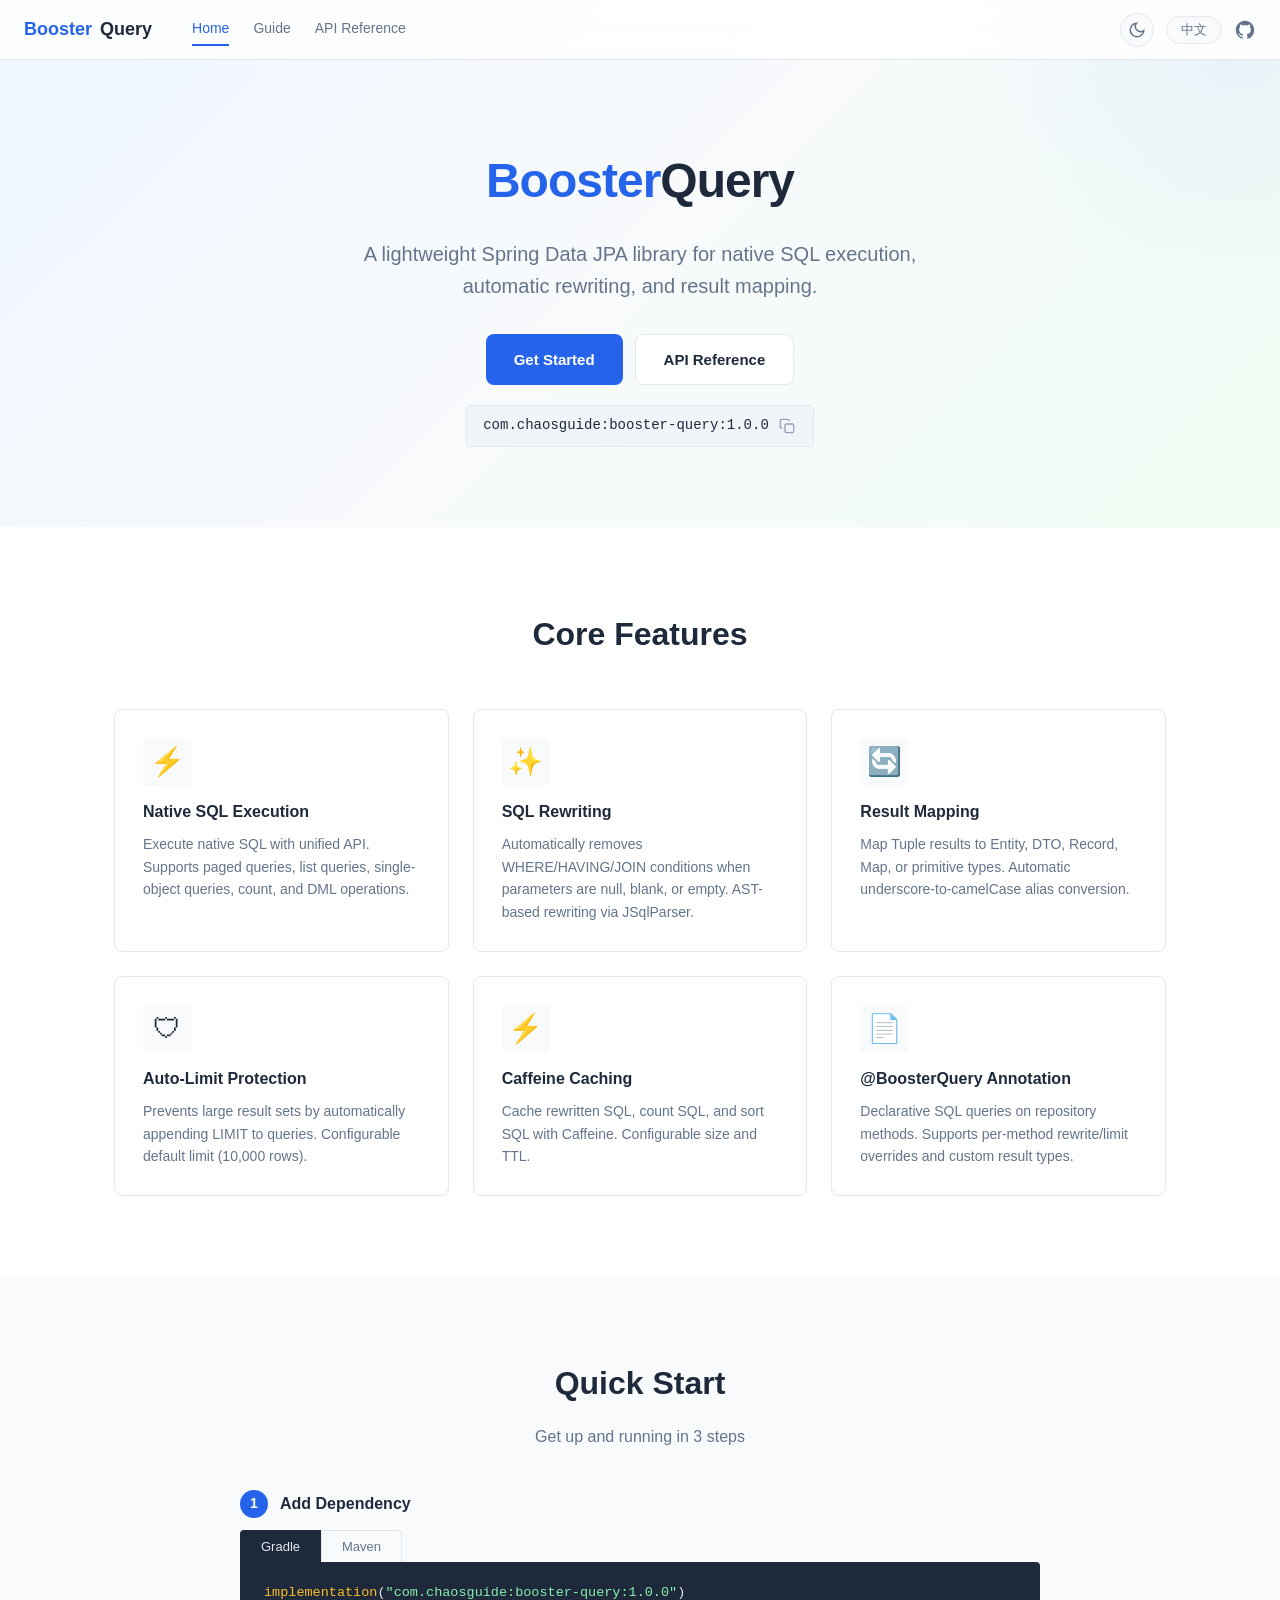
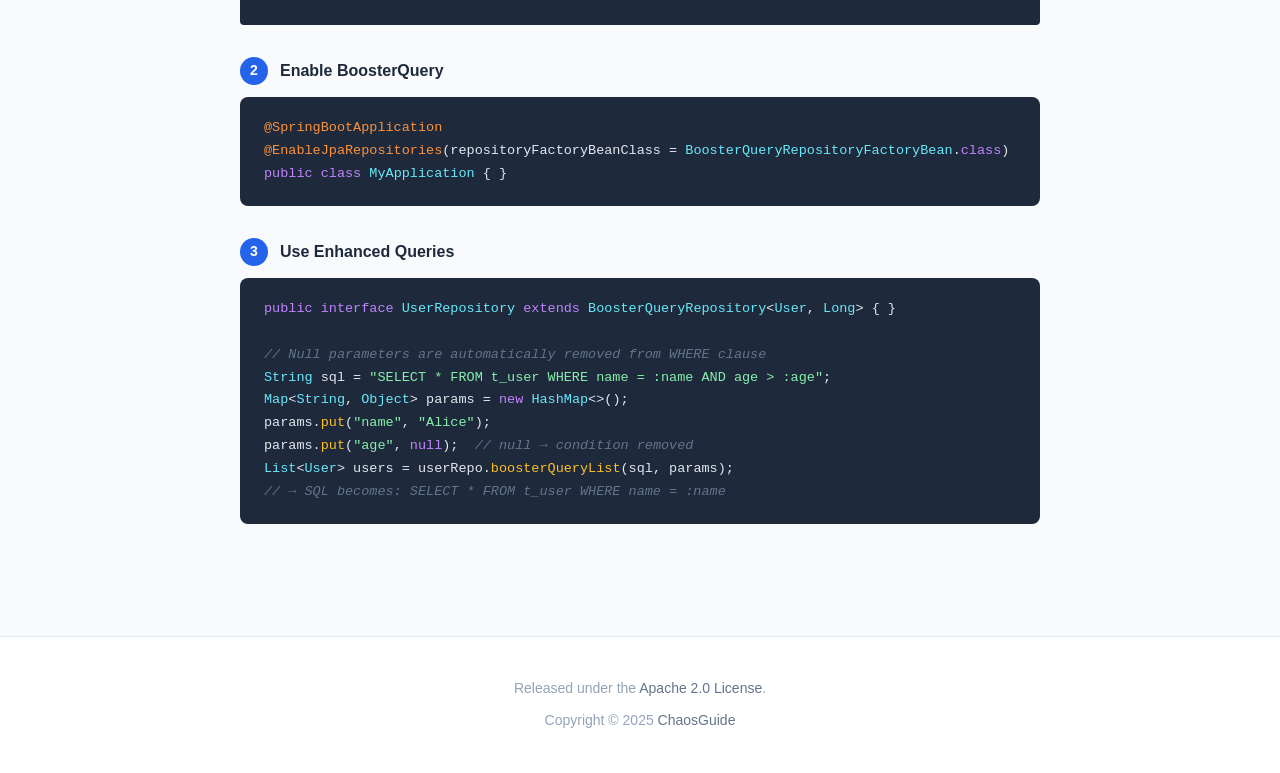
==== docs/index.html @ 0aef9a68 "feat: BoosterQuery v1.0.0 — Spring Data JPA native SQL enhancement library Co-Authored-By: Claude Op" ====
<!DOCTYPE html>
<html lang="en" data-lang="en">
<head>
  <meta charset="UTF-8">
  <meta name="viewport" content="width=device-width, initial-scale=1.0">
  <title>BoosterQuery — Spring Data JPA Native SQL Enhancement</title>
  <meta name="description" content="A lightweight Spring Data JPA library for native SQL execution, automatic SQL rewriting, and result mapping.">
  <link rel="stylesheet" href="css/style.css">
</head>
<body>

<!-- Top Navigation -->
<nav class="top-nav">
  <button class="menu-toggle" aria-label="Toggle menu">
    <svg viewBox="0 0 24 24" fill="none" stroke="currentColor" stroke-width="2"><line x1="3" y1="6" x2="21" y2="6"/><line x1="3" y1="12" x2="21" y2="12"/><line x1="3" y1="18" x2="21" y2="18"/></svg>
  </button>
  <a class="nav-brand" href="index.html"><span>Booster</span>Query</a>
  <div class="nav-links">
    <a href="index.html" class="active">
      <span class="en">Home</span><span class="zh">首页</span>
    </a>
    <a href="guide.html">
      <span class="en">Guide</span><span class="zh">指南</span>
    </a>
    <a href="api.html">
      <span class="en">API Reference</span><span class="zh">API 参考</span>
    </a>
  </div>
  <div class="nav-right">
    <button class="theme-toggle" aria-label="Toggle theme">
      <svg class="icon-moon" viewBox="0 0 24 24" fill="none" stroke="currentColor" stroke-width="2"><path d="M21 12.79A9 9 0 1111.21 3a7 7 0 009.79 9.79z"/></svg>
      <svg class="icon-sun" viewBox="0 0 24 24" fill="none" stroke="currentColor" stroke-width="2"><circle cx="12" cy="12" r="5"/><line x1="12" y1="1" x2="12" y2="3"/><line x1="12" y1="21" x2="12" y2="23"/><line x1="4.22" y1="4.22" x2="5.64" y2="5.64"/><line x1="18.36" y1="18.36" x2="19.78" y2="19.78"/><line x1="1" y1="12" x2="3" y2="12"/><line x1="21" y1="12" x2="23" y2="12"/><line x1="4.22" y1="19.78" x2="5.64" y2="18.36"/><line x1="18.36" y1="5.64" x2="19.78" y2="4.22"/></svg>
    </button>
    <button class="lang-toggle">中文</button>
    <a class="github-link" href="https://github.com/axis-iam/BoosterQuery" target="_blank" rel="noopener" aria-label="GitHub">
      <svg viewBox="0 0 24 24" fill="currentColor"><path d="M12 2C6.477 2 2 6.484 2 12.017c0 4.425 2.865 8.18 6.839 9.504.5.092.682-.217.682-.483 0-.237-.008-.868-.013-1.703-2.782.605-3.369-1.343-3.369-1.343-.454-1.158-1.11-1.466-1.11-1.466-.908-.62.069-.608.069-.608 1.003.07 1.531 1.032 1.531 1.032.892 1.53 2.341 1.088 2.91.832.092-.647.35-1.088.636-1.338-2.22-.253-4.555-1.113-4.555-4.951 0-1.093.39-1.988 1.029-2.688-.103-.253-.446-1.272.098-2.65 0 0 .84-.27 2.75 1.026A9.564 9.564 0 0112 6.844c.85.004 1.705.115 2.504.337 1.909-1.296 2.747-1.027 2.747-1.027.546 1.379.202 2.398.1 2.651.64.7 1.028 1.595 1.028 2.688 0 3.848-2.339 4.695-4.566 4.943.359.309.678.92.678 1.855 0 1.338-.012 2.419-.012 2.747 0 .268.18.58.688.482A10.019 10.019 0 0022 12.017C22 6.484 17.522 2 12 2z"/></svg>
    </a>
  </div>
</nav>

<!-- Hero Section -->
<section class="hero">
  <h1><span class="accent">Booster</span>Query</h1>
  <p class="tagline">
    <span class="en">A lightweight Spring Data JPA library for native SQL execution, automatic rewriting, and result mapping.</span>
    <span class="zh">轻量级 Spring Data JPA 原生 SQL 增强库，提供智能改写与自动结果映射。</span>
  </p>
  <div class="hero-actions">
    <a class="btn btn-primary" href="guide.html">
      <span class="en">Get Started</span><span class="zh">快速开始</span>
    </a>
    <a class="btn btn-outline" href="api.html">
      <span class="en">API Reference</span><span class="zh">API 参考</span>
    </a>
  </div>
  <div class="maven-coord">
    <span>com.chaosguide:booster-query:1.0.0</span>
    <button class="copy-btn" data-copy="com.chaosguide:booster-query:1.0.0" aria-label="Copy">
      <svg viewBox="0 0 24 24" fill="none" stroke="currentColor" stroke-width="2"><rect x="9" y="9" width="13" height="13" rx="2"/><path d="M5 15H4a2 2 0 01-2-2V4a2 2 0 012-2h9a2 2 0 012 2v1"/></svg>
    </button>
  </div>
</section>

<!-- Features -->
<section class="features">
  <h2>
    <span class="en">Core Features</span><span class="zh">核心特性</span>
  </h2>
  <div class="feature-grid">
    <div class="feature-card">
      <div class="feature-icon">&#9889;</div>
      <h3>Native SQL Execution</h3>
      <p>
        <span class="en">Execute native SQL with unified API. Supports paged queries, list queries, single-object queries, count, and DML operations.</span>
        <span class="zh">统一 API 执行原生 SQL，支持分页查询、列表查询、单条查询、计数和 DML 操作。</span>
      </p>
    </div>
    <div class="feature-card">
      <div class="feature-icon">&#10024;</div>
      <h3>SQL Rewriting</h3>
      <p>
        <span class="en">Automatically removes WHERE/HAVING/JOIN conditions when parameters are null, blank, or empty. AST-based rewriting via JSqlParser.</span>
        <span class="zh">参数为 null、空白或空集合时自动移除 WHERE/HAVING/JOIN 条件，基于 JSqlParser AST 改写。</span>
      </p>
    </div>
    <div class="feature-card">
      <div class="feature-icon">&#128260;</div>
      <h3>Result Mapping</h3>
      <p>
        <span class="en">Map Tuple results to Entity, DTO, Record, Map, or primitive types. Automatic underscore-to-camelCase alias conversion.</span>
        <span class="zh">将 Tuple 结果映射为 Entity、DTO、Record、Map 或基础类型，自动下划线转驼峰。</span>
      </p>
    </div>
    <div class="feature-card">
      <div class="feature-icon">&#128737;</div>
      <h3>Auto-Limit Protection</h3>
      <p>
        <span class="en">Prevents large result sets by automatically appending LIMIT to queries. Configurable default limit (10,000 rows).</span>
        <span class="zh">自动为查询追加 LIMIT 防止大结果集，默认限制 10,000 行，可配置。</span>
      </p>
    </div>
    <div class="feature-card">
      <div class="feature-icon">&#9889;</div>
      <h3>Caffeine Caching</h3>
      <p>
        <span class="en">Cache rewritten SQL, count SQL, and sort SQL with Caffeine. Configurable size and TTL.</span>
        <span class="zh">使用 Caffeine 缓存改写后的 SQL、计数 SQL 和排序 SQL，可配置大小和过期时间。</span>
      </p>
    </div>
    <div class="feature-card">
      <div class="feature-icon">&#128196;</div>
      <h3>@BoosterQuery Annotation</h3>
      <p>
        <span class="en">Declarative SQL queries on repository methods. Supports per-method rewrite/limit overrides and custom result types.</span>
        <span class="zh">在 Repository 方法上声明式定义 SQL 查询，支持逐方法覆盖改写/限制配置和自定义返回类型。</span>
      </p>
    </div>
  </div>
</section>
<!-- Quick Start -->
<section class="quickstart">
  <div class="quickstart-inner">
    <h2>
      <span class="en">Quick Start</span><span class="zh">快速开始</span>
    </h2>
    <p class="subtitle">
      <span class="en">Get up and running in 3 steps</span>
      <span class="zh">3 步快速上手</span>
    </p>

    <!-- Step 1 -->
    <div class="step">
      <div class="step-header">
        <span class="step-num">1</span>
        <h3><span class="en">Add Dependency</span><span class="zh">添加依赖</span></h3>
      </div>
      <div class="tab-group">
        <button class="tab-btn active" data-tab="gradle">Gradle</button>
        <button class="tab-btn" data-tab="maven">Maven</button>
      </div>
      <div class="tab-content active" data-tab="gradle">
<pre><span class="fn">implementation</span>(<span class="str">"com.chaosguide:booster-query:1.0.0"</span>)</pre>
      </div>
      <div class="tab-content" data-tab="maven">
<pre><span class="kw">&lt;dependency&gt;</span>
    <span class="kw">&lt;groupId&gt;</span><span class="str">com.chaosguide</span><span class="kw">&lt;/groupId&gt;</span>
    <span class="kw">&lt;artifactId&gt;</span><span class="str">booster-query</span><span class="kw">&lt;/artifactId&gt;</span>
    <span class="kw">&lt;version&gt;</span><span class="str">1.0.0</span><span class="kw">&lt;/version&gt;</span>
<span class="kw">&lt;/dependency&gt;</span></pre>
      </div>
    </div>

    <!-- Step 2 -->
    <div class="step">
      <div class="step-header">
        <span class="step-num">2</span>
        <h3><span class="en">Enable BoosterQuery</span><span class="zh">启用 BoosterQuery</span></h3>
      </div>
<pre><span class="an">@SpringBootApplication</span>
<span class="an">@EnableJpaRepositories</span>(repositoryFactoryBeanClass = <span class="ty">BoosterQueryRepositoryFactoryBean</span>.<span class="kw">class</span>)
<span class="kw">public class</span> <span class="ty">MyApplication</span> { }</pre>
    </div>

    <!-- Step 3 -->
    <div class="step">
      <div class="step-header">
        <span class="step-num">3</span>
        <h3><span class="en">Use Enhanced Queries</span><span class="zh">使用增强查询</span></h3>
      </div>
<pre><span class="kw">public interface</span> <span class="ty">UserRepository</span> <span class="kw">extends</span> <span class="ty">BoosterQueryRepository</span>&lt;<span class="ty">User</span>, <span class="ty">Long</span>&gt; { }

<span class="cm">// Null parameters are automatically removed from WHERE clause</span>
<span class="ty">String</span> sql = <span class="str">"SELECT * FROM t_user WHERE name = :name AND age > :age"</span>;
<span class="ty">Map</span>&lt;<span class="ty">String</span>, <span class="ty">Object</span>&gt; params = <span class="kw">new</span> <span class="ty">HashMap</span>&lt;&gt;();
params.<span class="fn">put</span>(<span class="str">"name"</span>, <span class="str">"Alice"</span>);
params.<span class="fn">put</span>(<span class="str">"age"</span>, <span class="kw">null</span>);  <span class="cm">// null → condition removed</span>
<span class="ty">List</span>&lt;<span class="ty">User</span>&gt; users = userRepo.<span class="fn">boosterQueryList</span>(sql, params);
<span class="cm">// → SQL becomes: SELECT * FROM t_user WHERE name = :name</span></pre>
    </div>
  </div>
</section>

<!-- Footer -->
<footer class="footer">
  <p>Released under the <a href="https://opensource.org/licenses/Apache-2.0">Apache 2.0 License</a>.</p>
  <p style="margin-top:8px">Copyright &copy; 2025 <a href="https://github.com/chaosguide">ChaosGuide</a></p>
</footer>

<script src="js/main.js"></script>
</body>
</html>
---- docs/css/style.css ----
/* ===== CSS Variables / Theme ===== */
:root {
  --c-brand: #2563eb;
  --c-brand-light: #3b82f6;
  --c-brand-dark: #1d4ed8;
  --c-bg: #ffffff;
  --c-bg-soft: #f8fafc;
  --c-bg-code: #f1f5f9;
  --c-text: #1e293b;
  --c-text-light: #64748b;
  --c-text-lighter: #94a3b8;
  --c-border: #e2e8f0;
  --c-border-light: #f1f5f9;
  --c-tip: #10b981;
  --c-warning: #f59e0b;
  --c-danger: #ef4444;
  --sidebar-w: 260px;
  --nav-h: 60px;
  --font-mono: 'SFMono-Regular', Consolas, 'Liberation Mono', Menlo, monospace;
  --font-sans: -apple-system, BlinkMacSystemFont, 'Segoe UI', Roboto, Oxygen, Ubuntu, sans-serif;
  --shadow-sm: 0 1px 2px rgba(0,0,0,.05);
  --shadow-md: 0 4px 6px -1px rgba(0,0,0,.07), 0 2px 4px -2px rgba(0,0,0,.05);
  --shadow-lg: 0 10px 15px -3px rgba(0,0,0,.08), 0 4px 6px -4px rgba(0,0,0,.04);
  --radius: 8px;
  --radius-sm: 4px;
}

/* ===== Dark Theme ===== */
[data-theme="dark"] {
  --c-brand: #60a5fa;
  --c-brand-light: #93bbfd;
  --c-brand-dark: #3b82f6;
  --c-bg: #0f172a;
  --c-bg-soft: #1e293b;
  --c-bg-code: #1e293b;
  --c-text: #e2e8f0;
  --c-text-light: #94a3b8;
  --c-text-lighter: #64748b;
  --c-border: #334155;
  --c-border-light: #1e293b;
  --shadow-sm: 0 1px 2px rgba(0,0,0,.3);
  --shadow-md: 0 4px 6px -1px rgba(0,0,0,.4), 0 2px 4px -2px rgba(0,0,0,.3);
  --shadow-lg: 0 10px 15px -3px rgba(0,0,0,.5), 0 4px 6px -4px rgba(0,0,0,.4);
}
[data-theme="dark"] .top-nav { background: rgba(15,23,42,.85); }
[data-theme="dark"] .hero { background: linear-gradient(135deg, #0f172a 0%, #1e293b 50%, #0f172a 100%); }
[data-theme="dark"] .hero::before { background: radial-gradient(circle, rgba(96,165,250,.08) 0%, transparent 70%); }
[data-theme="dark"] pre { background: #0d1117; color: #e2e8f0; }
[data-theme="dark"] .tab-btn.active { background: #0d1117; color: #e2e8f0; border-color: #0d1117; }
[data-theme="dark"] .tab-content pre { background: #0d1117; }
[data-theme="dark"] :not(pre) > code { background: #1e293b; color: #93bbfd; }
[data-theme="dark"] .doc-content .tip { background: rgba(16,185,129,.1); }
[data-theme="dark"] .doc-content .warning { background: rgba(245,158,11,.1); }
[data-theme="dark"] .badge-mod { background: rgba(254,243,199,.15); color: #fbbf24; }
[data-theme="dark"] .badge-tx { background: rgba(219,234,254,.15); color: #93bbfd; }
[data-theme="dark"] .sidebar-overlay { background: rgba(0,0,0,.6); }

/* ===== Theme Toggle Button ===== */
.theme-toggle {
  background: var(--c-bg-soft); border: 1px solid var(--c-border); border-radius: 50%;
  width: 34px; height: 34px; display: flex; align-items: center; justify-content: center;
  cursor: pointer; color: var(--c-text-light); transition: all .2s; padding: 0;
}
.theme-toggle:hover { border-color: var(--c-brand); color: var(--c-brand); }
.theme-toggle svg { width: 18px; height: 18px; }
.theme-toggle .icon-moon { display: block; }
.theme-toggle .icon-sun { display: none; }
[data-theme="dark"] .theme-toggle .icon-moon { display: none; }
[data-theme="dark"] .theme-toggle .icon-sun { display: block; }

/* ===== Reset ===== */
*, *::before, *::after { box-sizing: border-box; margin: 0; padding: 0; }
html { scroll-behavior: smooth; -webkit-text-size-adjust: 100%; }
body {
  font-family: var(--font-sans);
  color: var(--c-text);
  background: var(--c-bg);
  line-height: 1.7;
  font-size: 15px;
  -webkit-font-smoothing: antialiased;
}
a { color: var(--c-brand); text-decoration: none; transition: color .2s; }
a:hover { color: var(--c-brand-dark); }
img { max-width: 100%; }
/* ===== Top Navigation ===== */
.top-nav {
  position: fixed; top: 0; left: 0; right: 0; z-index: 100;
  height: var(--nav-h); background: rgba(255,255,255,.85);
  backdrop-filter: blur(12px); border-bottom: 1px solid var(--c-border);
  display: flex; align-items: center; padding: 0 24px;
}
.nav-brand { font-weight: 700; font-size: 18px; color: var(--c-text); display: flex; align-items: center; gap: 8px; }
.nav-brand span { color: var(--c-brand); }
.nav-links { display: flex; gap: 24px; margin-left: 40px; }
.nav-links a { color: var(--c-text-light); font-size: 14px; font-weight: 500; padding: 4px 0; border-bottom: 2px solid transparent; transition: all .2s; }
.nav-links a:hover, .nav-links a.active { color: var(--c-brand); border-bottom-color: var(--c-brand); }
.nav-right { margin-left: auto; display: flex; align-items: center; gap: 12px; }
.lang-toggle {
  background: var(--c-bg-soft); border: 1px solid var(--c-border); border-radius: 20px;
  padding: 4px 14px; font-size: 13px; cursor: pointer; color: var(--c-text-light);
  font-weight: 500; transition: all .2s;
}
.lang-toggle:hover { border-color: var(--c-brand); color: var(--c-brand); }
.github-link { display: flex; align-items: center; color: var(--c-text-light); }
.github-link:hover { color: var(--c-text); }
.github-link svg { width: 22px; height: 22px; }
.menu-toggle { display: none; background: none; border: none; cursor: pointer; padding: 4px; color: var(--c-text); }
.menu-toggle svg { width: 24px; height: 24px; }

/* ===== Hero Section ===== */
.hero {
  padding: calc(var(--nav-h) + 80px) 24px 80px;
  text-align: center; background: linear-gradient(135deg, #eff6ff 0%, #f8fafc 50%, #f0fdf4 100%);
  position: relative; overflow: hidden;
}
.hero::before {
  content: ''; position: absolute; top: -50%; right: -20%; width: 600px; height: 600px;
  background: radial-gradient(circle, rgba(37,99,235,.06) 0%, transparent 70%); pointer-events: none;
}
.hero h1 { font-size: 48px; font-weight: 800; letter-spacing: -1px; margin-bottom: 16px; }
.hero h1 .accent { color: var(--c-brand); }
.hero .tagline { font-size: 20px; color: var(--c-text-light); max-width: 600px; margin: 0 auto 32px; line-height: 1.6; }
.hero-actions { display: flex; gap: 12px; justify-content: center; flex-wrap: wrap; }
.btn {
  display: inline-flex; align-items: center; gap: 8px; padding: 12px 28px;
  border-radius: var(--radius); font-size: 15px; font-weight: 600; transition: all .2s; border: none; cursor: pointer;
}
.btn-primary { background: var(--c-brand); color: #fff; }
.btn-primary:hover { background: var(--c-brand-dark); color: #fff; transform: translateY(-1px); box-shadow: var(--shadow-md); }
.btn-outline { background: var(--c-bg); color: var(--c-text); border: 1px solid var(--c-border); }
.btn-outline:hover { border-color: var(--c-brand); color: var(--c-brand); }
/* ===== Maven Coordinate Copy ===== */
.maven-coord {
  display: inline-flex; align-items: center; gap: 8px; background: var(--c-bg-code);
  border: 1px solid var(--c-border); border-radius: var(--radius-sm); padding: 8px 16px;
  font-family: var(--font-mono); font-size: 14px; margin-top: 20px; color: var(--c-text);
}
.copy-btn {
  background: none; border: none; cursor: pointer; color: var(--c-text-lighter); padding: 2px;
  transition: color .2s; display: flex; align-items: center;
}
.copy-btn:hover { color: var(--c-brand); }
.copy-btn svg { width: 16px; height: 16px; }
.copy-btn.copied { color: var(--c-tip); }

/* ===== Feature Cards ===== */
.features { padding: 80px 24px; max-width: 1100px; margin: 0 auto; }
.features h2 { text-align: center; font-size: 32px; font-weight: 700; margin-bottom: 48px; }
.feature-grid { display: grid; grid-template-columns: repeat(3, 1fr); gap: 24px; }
.feature-card {
  padding: 28px; border: 1px solid var(--c-border); border-radius: var(--radius);
  transition: all .3s; background: var(--c-bg);
}
.feature-card:hover { border-color: var(--c-brand-light); box-shadow: var(--shadow-md); transform: translateY(-2px); }
.feature-icon { font-size: 28px; margin-bottom: 12px; width: 48px; height: 48px; display: flex; align-items: center; justify-content: center; background: var(--c-bg-soft); border-radius: var(--radius-sm); }
.feature-card h3 { font-size: 16px; font-weight: 600; margin-bottom: 8px; }
.feature-card p { font-size: 14px; color: var(--c-text-light); line-height: 1.6; }

/* ===== Quick Start Section ===== */
.quickstart { padding: 80px 24px; background: var(--c-bg-soft); }
.quickstart-inner { max-width: 800px; margin: 0 auto; }
.quickstart h2 { font-size: 32px; font-weight: 700; margin-bottom: 12px; text-align: center; }
.quickstart .subtitle { text-align: center; color: var(--c-text-light); margin-bottom: 40px; font-size: 16px; }
.step { margin-bottom: 32px; }
.step-header { display: flex; align-items: center; gap: 12px; margin-bottom: 12px; }
.step-num {
  width: 28px; height: 28px; border-radius: 50%; background: var(--c-brand); color: #fff;
  display: flex; align-items: center; justify-content: center; font-size: 14px; font-weight: 700; flex-shrink: 0;
}
.step-header h3 { font-size: 16px; font-weight: 600; }
/* ===== Code Blocks ===== */
pre {
  background: #1e293b; color: #e2e8f0; border-radius: var(--radius);
  padding: 20px 24px; overflow-x: auto; font-family: var(--font-mono);
  font-size: 13.5px; line-height: 1.7; position: relative;
}
pre .copy-code {
  position: absolute; top: 8px; right: 8px; background: rgba(255,255,255,.1);
  border: none; border-radius: var(--radius-sm); padding: 4px 10px;
  color: #94a3b8; font-size: 12px; cursor: pointer; transition: all .2s; opacity: 0;
}
pre:hover .copy-code { opacity: 1; }
pre .copy-code:hover { background: rgba(255,255,255,.2); color: #e2e8f0; }
pre .copy-code.copied { color: var(--c-tip); }
code { font-family: var(--font-mono); font-size: 0.9em; }
:not(pre) > code {
  background: var(--c-bg-code); padding: 2px 6px; border-radius: 3px;
  color: var(--c-brand-dark); font-size: 13px;
}
/* Syntax highlighting classes */
.kw { color: #c084fc; }       /* keyword: public, class, return */
.ty { color: #67e8f9; }       /* type: String, List, Page */
.str { color: #86efac; }      /* string literal */
.cm { color: #64748b; font-style: italic; }  /* comment */
.fn { color: #fbbf24; }       /* function/method name */
.an { color: #fb923c; }       /* annotation */
.num { color: #f472b6; }      /* number */
.op { color: #94a3b8; }       /* operator */
.param { color: #7dd3fc; }    /* parameter name */

/* ===== Sidebar Layout (guide/api) ===== */
.doc-layout { display: flex; padding-top: var(--nav-h); min-height: 100vh; }
.sidebar {
  width: var(--sidebar-w); position: fixed; top: var(--nav-h); bottom: 0; left: 0;
  overflow-y: auto; padding: 24px 16px; border-right: 1px solid var(--c-border);
  background: var(--c-bg); z-index: 50;
}
.sidebar-group { margin-bottom: 20px; }
.sidebar-group h4 {
  font-size: 12px; font-weight: 700; text-transform: uppercase; letter-spacing: .5px;
  color: var(--c-text-lighter); padding: 4px 12px; margin-bottom: 4px;
}
.sidebar-group a {
  display: block; padding: 6px 12px; font-size: 14px; color: var(--c-text-light);
  border-radius: var(--radius-sm); transition: all .15s; border-left: 2px solid transparent;
}
.sidebar-group a:hover { color: var(--c-brand); background: var(--c-bg-soft); }
.sidebar-group a.active { color: var(--c-brand); background: rgba(37,99,235,.06); border-left-color: var(--c-brand); font-weight: 500; }
.doc-content { margin-left: var(--sidebar-w); flex: 1; padding: 40px 48px; max-width: 860px; }
/* ===== Doc Content Typography ===== */
.doc-content h1 { font-size: 32px; font-weight: 700; margin-bottom: 8px; padding-bottom: 12px; border-bottom: 1px solid var(--c-border); }
.doc-content h2 { font-size: 24px; font-weight: 700; margin-top: 48px; margin-bottom: 16px; padding-top: 24px; border-top: 1px solid var(--c-border-light); }
.doc-content h2:first-of-type { border-top: none; margin-top: 24px; padding-top: 0; }
.doc-content h3 { font-size: 18px; font-weight: 600; margin-top: 32px; margin-bottom: 12px; }
.doc-content p { margin-bottom: 16px; }
.doc-content ul, .doc-content ol { margin-bottom: 16px; padding-left: 24px; }
.doc-content li { margin-bottom: 6px; }
.doc-content pre { margin-bottom: 20px; }
.doc-content table { width: 100%; border-collapse: collapse; margin-bottom: 20px; font-size: 14px; }
.doc-content th { background: var(--c-bg-soft); font-weight: 600; text-align: left; padding: 10px 14px; border: 1px solid var(--c-border); }
.doc-content td { padding: 10px 14px; border: 1px solid var(--c-border); }
.doc-content .tip, .doc-content .warning {
  padding: 16px 20px; border-radius: var(--radius); margin-bottom: 20px;
  font-size: 14px; border-left: 4px solid;
}
.doc-content .tip { background: #f0fdf4; border-left-color: var(--c-tip); }
.doc-content .warning { background: #fffbeb; border-left-color: var(--c-warning); }
.doc-content .tip strong, .doc-content .warning strong { display: block; margin-bottom: 4px; }

/* ===== API Reference Specifics ===== */
.api-method {
  margin-bottom: 24px; padding: 20px; border: 1px solid var(--c-border);
  border-radius: var(--radius); background: var(--c-bg);
}
.api-method:hover { border-color: var(--c-brand-light); }
.method-sig { font-family: var(--font-mono); font-size: 13.5px; color: var(--c-text); margin-bottom: 8px; line-height: 1.6; }
.method-desc { font-size: 14px; color: var(--c-text-light); }
.method-params { margin-top: 8px; font-size: 13px; }
.method-params dt { font-family: var(--font-mono); color: var(--c-brand-dark); font-weight: 500; }
.method-params dd { color: var(--c-text-light); margin-bottom: 4px; margin-left: 16px; }
.badge {
  display: inline-block; font-size: 11px; font-weight: 600; padding: 2px 8px;
  border-radius: 10px; margin-left: 8px; vertical-align: middle;
}
.badge-mod { background: #fef3c7; color: #92400e; }
.badge-tx { background: #dbeafe; color: #1e40af; }

/* ===== Footer ===== */
.footer {
  padding: 40px 24px; text-align: center; border-top: 1px solid var(--c-border);
  color: var(--c-text-lighter); font-size: 14px;
}
.footer a { color: var(--c-text-light); }
.footer a:hover { color: var(--c-brand); }
/* ===== Bilingual Toggle ===== */
[data-lang="zh"] .en, [data-lang="en"] .zh { display: none; }

/* ===== Responsive ===== */
@media (max-width: 960px) {
  .feature-grid { grid-template-columns: repeat(2, 1fr); }
  .doc-content { margin-left: 0; padding: 24px 20px; }
  .sidebar {
    transform: translateX(-100%); transition: transform .3s ease;
    box-shadow: none; width: 280px;
  }
  .sidebar.open { transform: translateX(0); box-shadow: var(--shadow-lg); }
  .sidebar-overlay {
    display: none; position: fixed; inset: 0; background: rgba(0,0,0,.3);
    z-index: 40; top: var(--nav-h);
  }
  .sidebar.open ~ .sidebar-overlay { display: block; }
  .menu-toggle { display: flex; }
  .nav-links { display: none; }
}
@media (max-width: 640px) {
  .hero h1 { font-size: 32px; }
  .hero .tagline { font-size: 16px; }
  .feature-grid { grid-template-columns: 1fr; }
  .hero-actions { flex-direction: column; align-items: center; }
  .top-nav { padding: 0 16px; }
}

/* ===== Scrollbar ===== */
.sidebar::-webkit-scrollbar { width: 4px; }
.sidebar::-webkit-scrollbar-thumb { background: var(--c-border); border-radius: 2px; }

/* ===== Tab Switcher (for code examples) ===== */
.tab-group { display: flex; gap: 0; margin-bottom: 0; }
.tab-btn {
  padding: 8px 20px; font-size: 13px; font-weight: 500; cursor: pointer;
  background: var(--c-bg-soft); border: 1px solid var(--c-border); border-bottom: none;
  color: var(--c-text-light); transition: all .2s;
}
.tab-btn:first-child { border-radius: var(--radius-sm) 0 0 0; }
.tab-btn:last-child { border-radius: 0 var(--radius-sm) 0 0; }
.tab-btn.active { background: #1e293b; color: #e2e8f0; border-color: #1e293b; }
.tab-content { display: none; }
.tab-content.active { display: block; }
.tab-content pre { border-radius: 0 var(--radius-sm) var(--radius-sm) var(--radius-sm); margin-top: 0; }
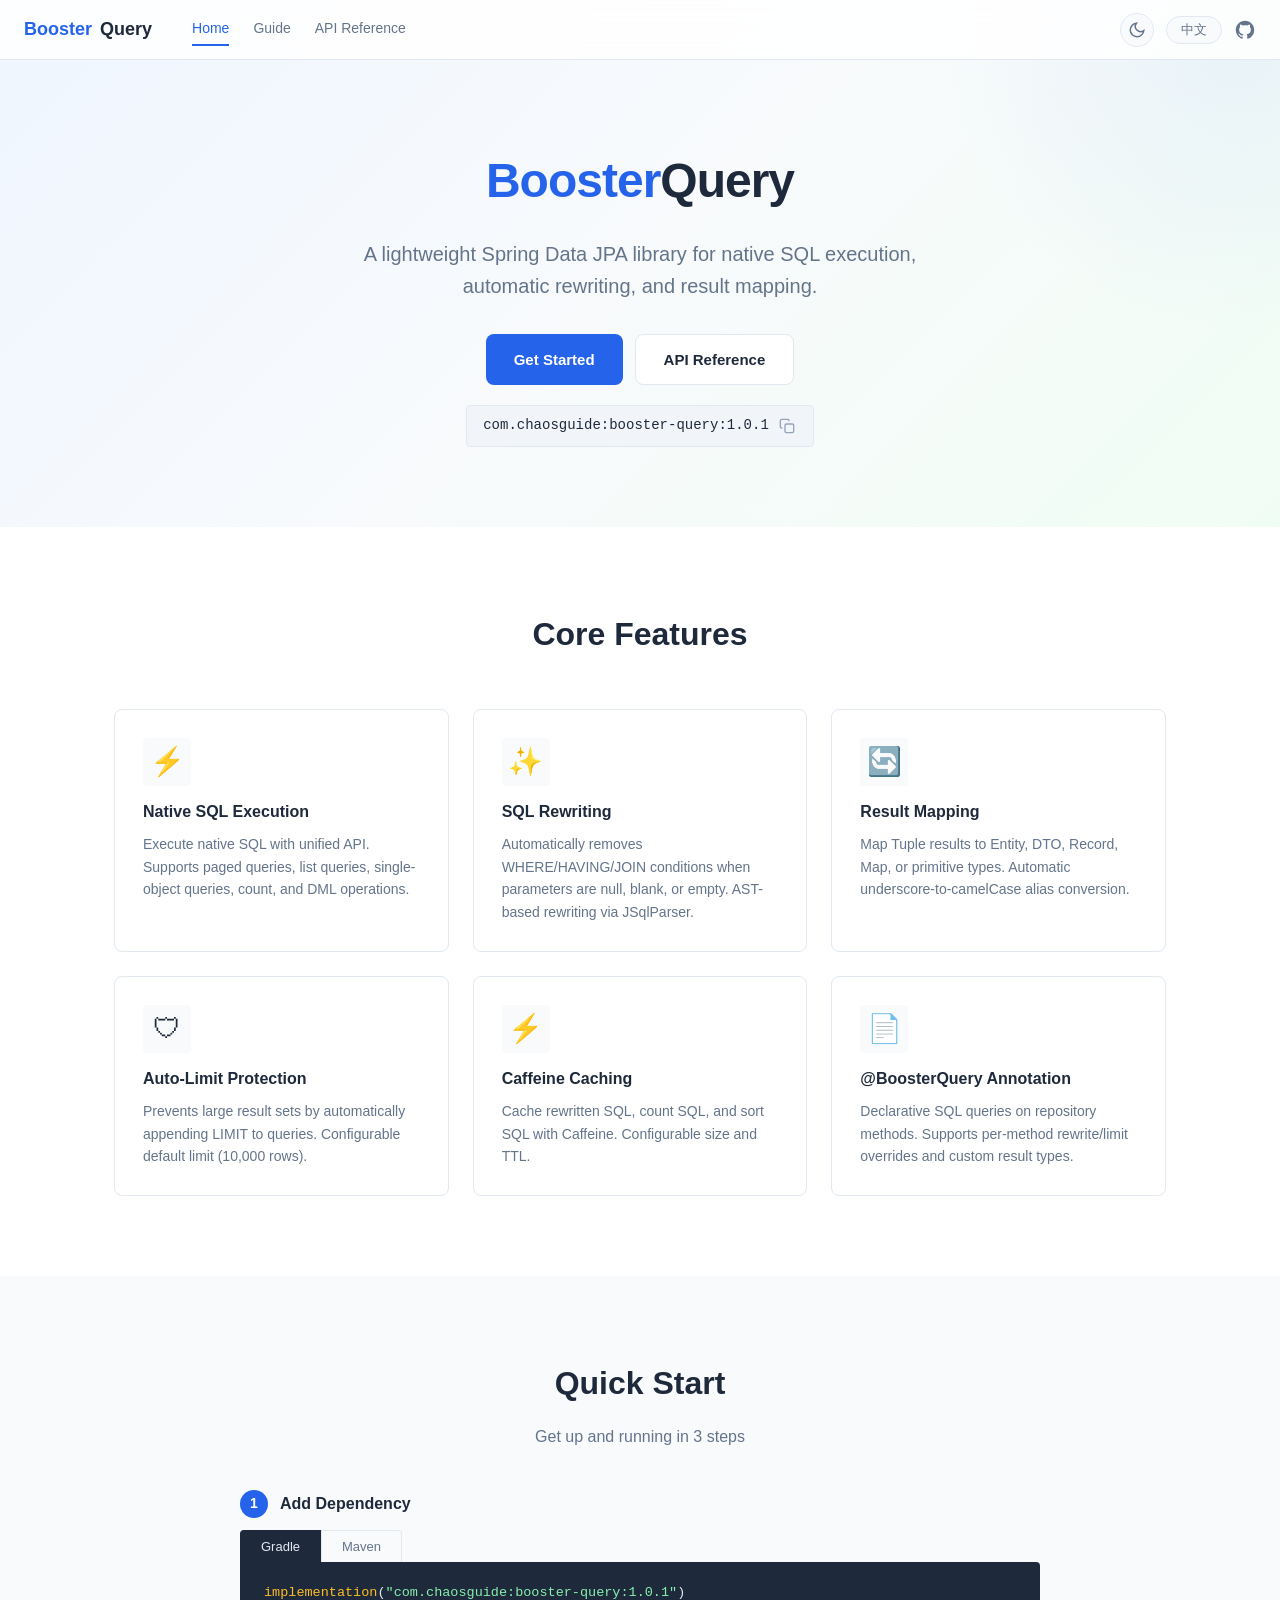
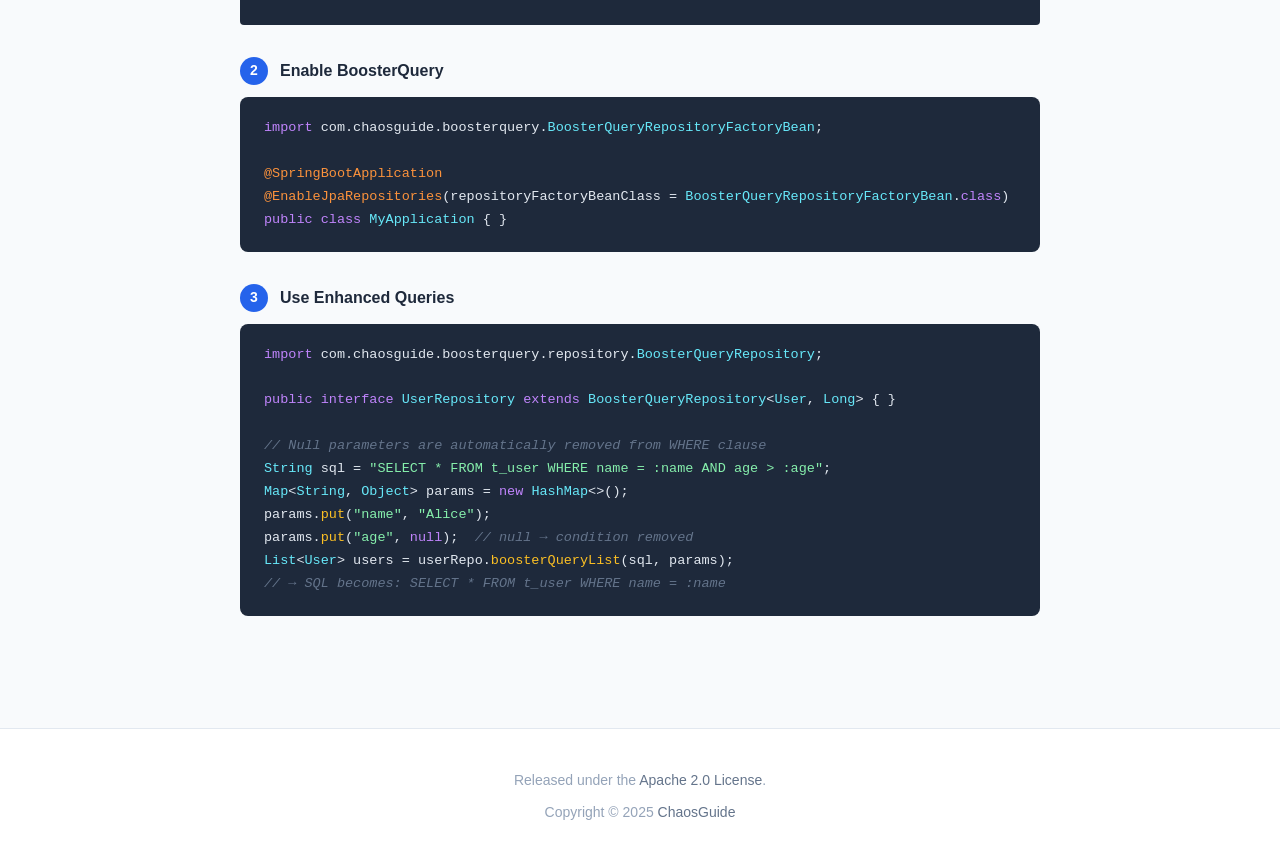
==== commit 6d616fba: "Initial release: BoosterQuery 1.0.1" ====
--- a/docs/index.html
+++ b/docs/index.html
@@ -32,7 +32,7 @@
       <svg class="icon-sun" viewBox="0 0 24 24" fill="none" stroke="currentColor" stroke-width="2"><circle cx="12" cy="12" r="5"/><line x1="12" y1="1" x2="12" y2="3"/><line x1="12" y1="21" x2="12" y2="23"/><line x1="4.22" y1="4.22" x2="5.64" y2="5.64"/><line x1="18.36" y1="18.36" x2="19.78" y2="19.78"/><line x1="1" y1="12" x2="3" y2="12"/><line x1="21" y1="12" x2="23" y2="12"/><line x1="4.22" y1="19.78" x2="5.64" y2="18.36"/><line x1="18.36" y1="5.64" x2="19.78" y2="4.22"/></svg>
     </button>
     <button class="lang-toggle">中文</button>
-    <a class="github-link" href="https://github.com/axis-iam/BoosterQuery" target="_blank" rel="noopener" aria-label="GitHub">
+    <a class="github-link" href="https://github.com/axis-iam/booster-query" target="_blank" rel="noopener" aria-label="GitHub">
       <svg viewBox="0 0 24 24" fill="currentColor"><path d="M12 2C6.477 2 2 6.484 2 12.017c0 4.425 2.865 8.18 6.839 9.504.5.092.682-.217.682-.483 0-.237-.008-.868-.013-1.703-2.782.605-3.369-1.343-3.369-1.343-.454-1.158-1.11-1.466-1.11-1.466-.908-.62.069-.608.069-.608 1.003.07 1.531 1.032 1.531 1.032.892 1.53 2.341 1.088 2.91.832.092-.647.35-1.088.636-1.338-2.22-.253-4.555-1.113-4.555-4.951 0-1.093.39-1.988 1.029-2.688-.103-.253-.446-1.272.098-2.65 0 0 .84-.27 2.75 1.026A9.564 9.564 0 0112 6.844c.85.004 1.705.115 2.504.337 1.909-1.296 2.747-1.027 2.747-1.027.546 1.379.202 2.398.1 2.651.64.7 1.028 1.595 1.028 2.688 0 3.848-2.339 4.695-4.566 4.943.359.309.678.92.678 1.855 0 1.338-.012 2.419-.012 2.747 0 .268.18.58.688.482A10.019 10.019 0 0022 12.017C22 6.484 17.522 2 12 2z"/></svg>
     </a>
   </div>
@@ -54,8 +54,8 @@
     </a>
   </div>
   <div class="maven-coord">
-    <span>com.chaosguide:booster-query:1.0.0</span>
-    <button class="copy-btn" data-copy="com.chaosguide:booster-query:1.0.0" aria-label="Copy">
+    <span>com.chaosguide:booster-query:1.0.1</span>
+    <button class="copy-btn" data-copy="com.chaosguide:booster-query:1.0.1" aria-label="Copy">
       <svg viewBox="0 0 24 24" fill="none" stroke="currentColor" stroke-width="2"><rect x="9" y="9" width="13" height="13" rx="2"/><path d="M5 15H4a2 2 0 01-2-2V4a2 2 0 012-2h9a2 2 0 012 2v1"/></svg>
     </button>
   </div>
@@ -139,13 +139,13 @@
         <button class="tab-btn" data-tab="maven">Maven</button>
       </div>
       <div class="tab-content active" data-tab="gradle">
-<pre><span class="fn">implementation</span>(<span class="str">"com.chaosguide:booster-query:1.0.0"</span>)</pre>
+<pre><span class="fn">implementation</span>(<span class="str">"com.chaosguide:booster-query:1.0.1"</span>)</pre>
       </div>
       <div class="tab-content" data-tab="maven">
 <pre><span class="kw">&lt;dependency&gt;</span>
     <span class="kw">&lt;groupId&gt;</span><span class="str">com.chaosguide</span><span class="kw">&lt;/groupId&gt;</span>
     <span class="kw">&lt;artifactId&gt;</span><span class="str">booster-query</span><span class="kw">&lt;/artifactId&gt;</span>
-    <span class="kw">&lt;version&gt;</span><span class="str">1.0.0</span><span class="kw">&lt;/version&gt;</span>
+    <span class="kw">&lt;version&gt;</span><span class="str">1.0.1</span><span class="kw">&lt;/version&gt;</span>
 <span class="kw">&lt;/dependency&gt;</span></pre>
       </div>
     </div>
@@ -156,7 +156,9 @@
         <span class="step-num">2</span>
         <h3><span class="en">Enable BoosterQuery</span><span class="zh">启用 BoosterQuery</span></h3>
       </div>
-<pre><span class="an">@SpringBootApplication</span>
+<pre><span class="kw">import</span> com.chaosguide.boosterquery.<span class="ty">BoosterQueryRepositoryFactoryBean</span>;
+
+<span class="an">@SpringBootApplication</span>
 <span class="an">@EnableJpaRepositories</span>(repositoryFactoryBeanClass = <span class="ty">BoosterQueryRepositoryFactoryBean</span>.<span class="kw">class</span>)
 <span class="kw">public class</span> <span class="ty">MyApplication</span> { }</pre>
     </div>
@@ -167,7 +169,9 @@
         <span class="step-num">3</span>
         <h3><span class="en">Use Enhanced Queries</span><span class="zh">使用增强查询</span></h3>
       </div>
-<pre><span class="kw">public interface</span> <span class="ty">UserRepository</span> <span class="kw">extends</span> <span class="ty">BoosterQueryRepository</span>&lt;<span class="ty">User</span>, <span class="ty">Long</span>&gt; { }
+<pre><span class="kw">import</span> com.chaosguide.boosterquery.repository.<span class="ty">BoosterQueryRepository</span>;
+
+<span class="kw">public interface</span> <span class="ty">UserRepository</span> <span class="kw">extends</span> <span class="ty">BoosterQueryRepository</span>&lt;<span class="ty">User</span>, <span class="ty">Long</span>&gt; { }
 
 <span class="cm">// Null parameters are automatically removed from WHERE clause</span>
 <span class="ty">String</span> sql = <span class="str">"SELECT * FROM t_user WHERE name = :name AND age > :age"</span>;
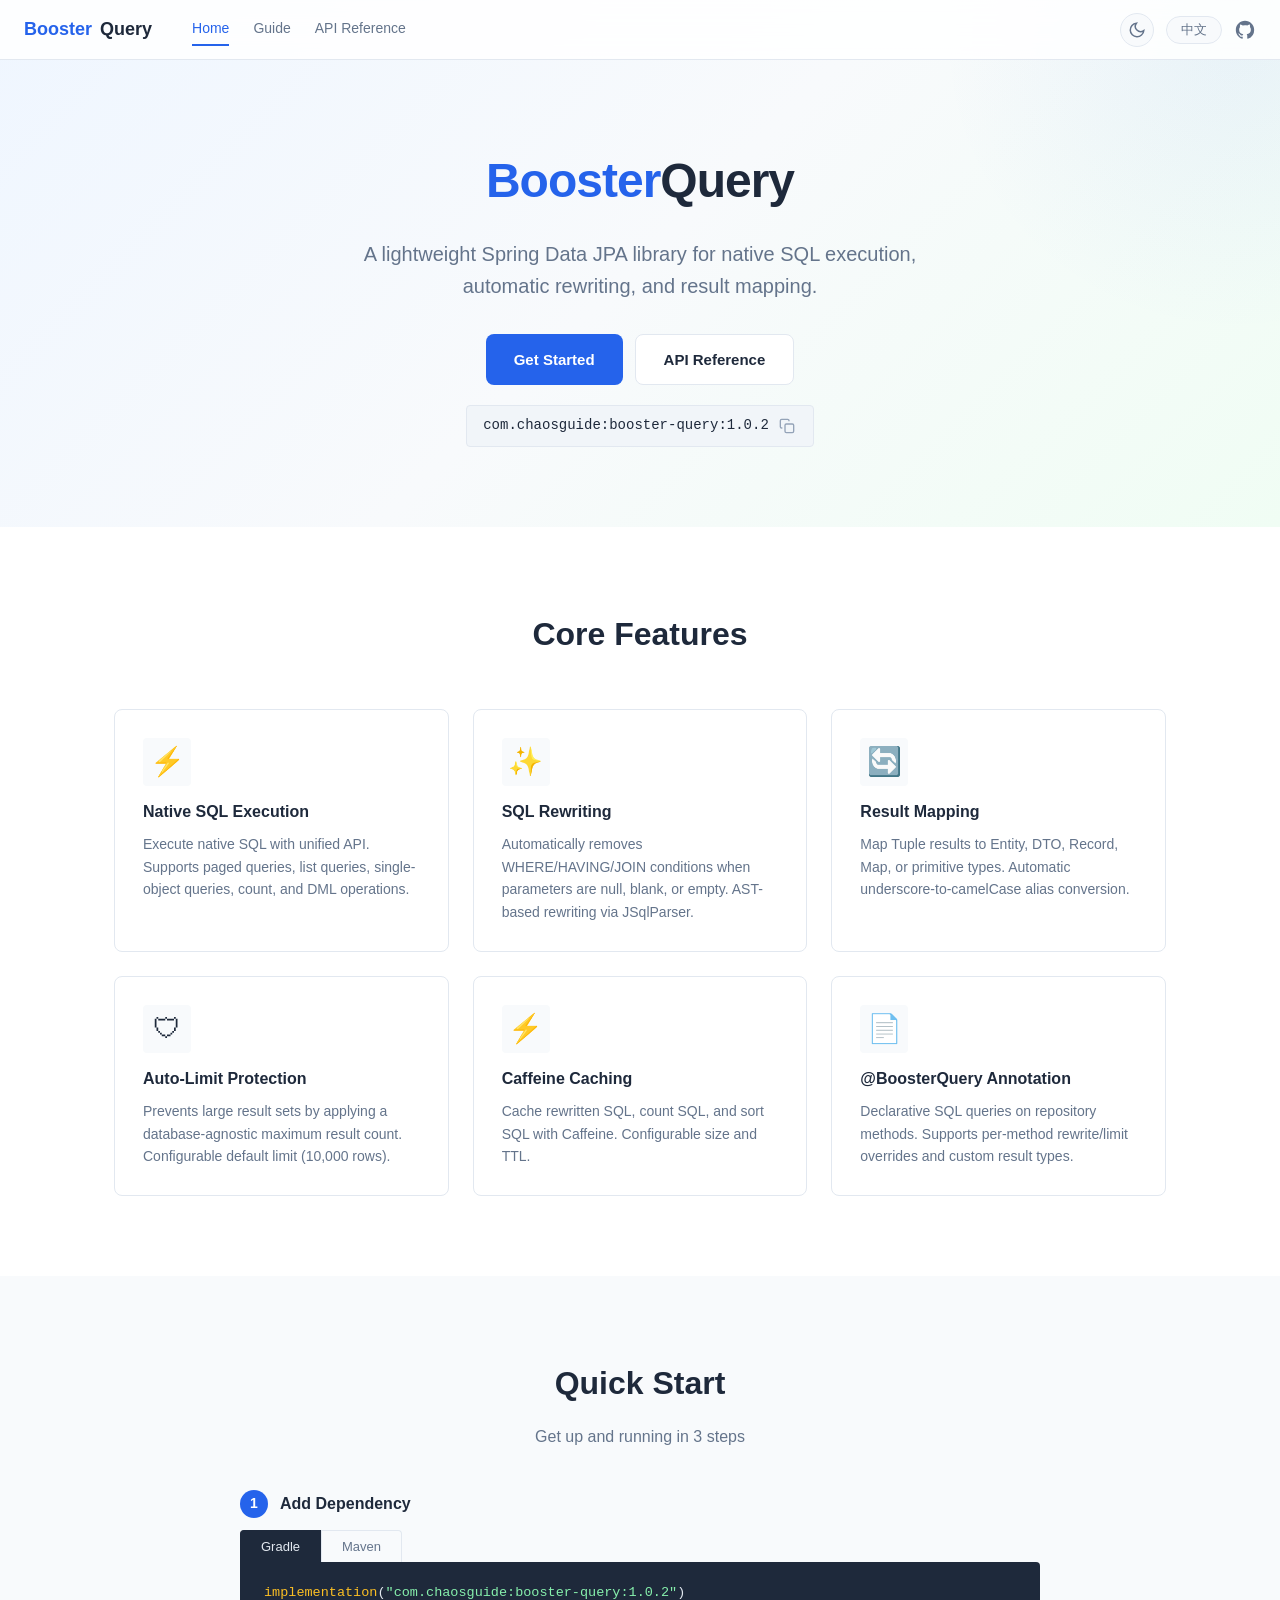
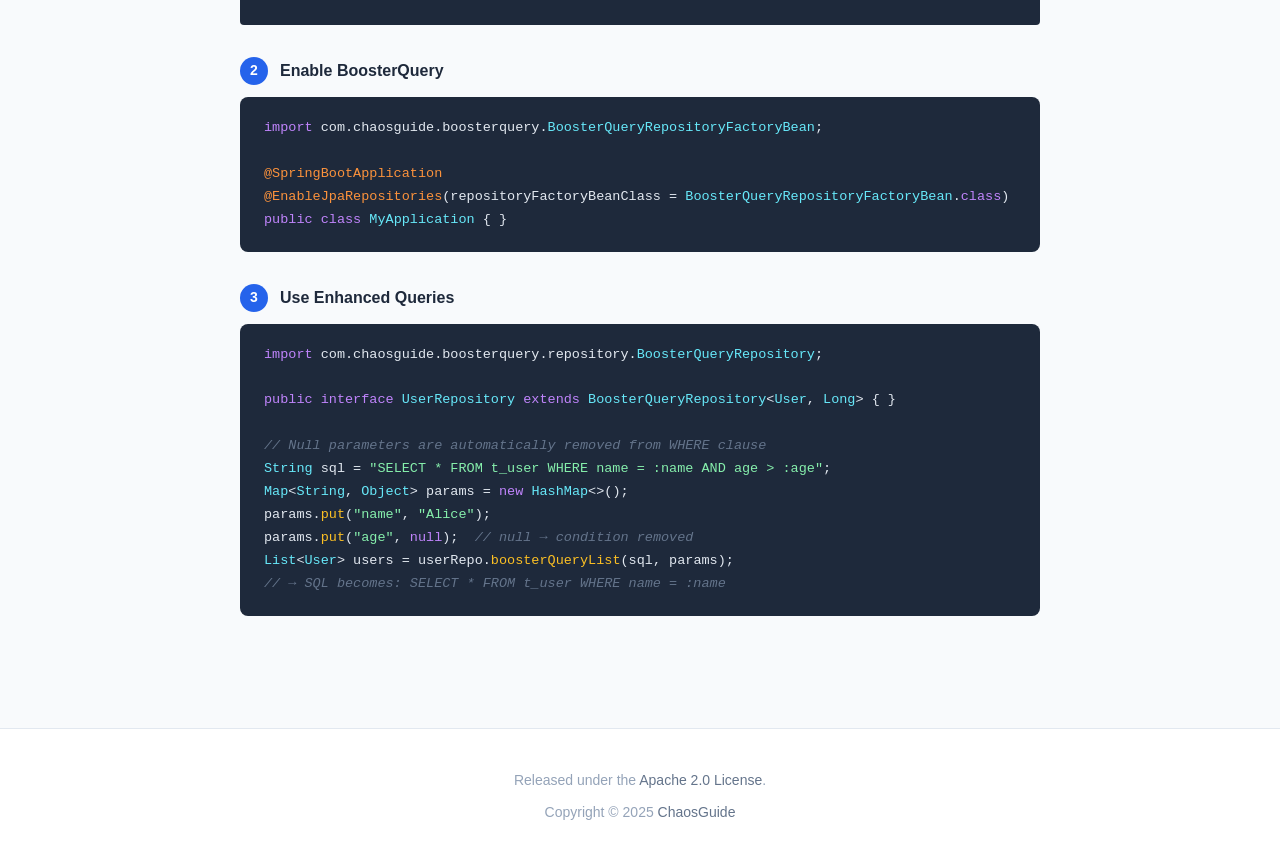
==== commit 818bce04: "fix: harden repository query execution" ====
--- a/docs/index.html
+++ b/docs/index.html
@@ -54,8 +54,8 @@
     </a>
   </div>
   <div class="maven-coord">
-    <span>com.chaosguide:booster-query:1.0.1</span>
-    <button class="copy-btn" data-copy="com.chaosguide:booster-query:1.0.1" aria-label="Copy">
+    <span>com.chaosguide:booster-query:1.0.2</span>
+    <button class="copy-btn" data-copy="com.chaosguide:booster-query:1.0.2" aria-label="Copy">
       <svg viewBox="0 0 24 24" fill="none" stroke="currentColor" stroke-width="2"><rect x="9" y="9" width="13" height="13" rx="2"/><path d="M5 15H4a2 2 0 01-2-2V4a2 2 0 012-2h9a2 2 0 012 2v1"/></svg>
     </button>
   </div>
@@ -95,8 +95,8 @@
       <div class="feature-icon">&#128737;</div>
       <h3>Auto-Limit Protection</h3>
       <p>
-        <span class="en">Prevents large result sets by automatically appending LIMIT to queries. Configurable default limit (10,000 rows).</span>
-        <span class="zh">自动为查询追加 LIMIT 防止大结果集，默认限制 10,000 行，可配置。</span>
+        <span class="en">Prevents large result sets by applying a database-agnostic maximum result count. Configurable default limit (10,000 rows).</span>
+        <span class="zh">通过数据库无关的最大结果数限制防止大结果集，默认限制 10,000 行，可配置。</span>
       </p>
     </div>
     <div class="feature-card">
@@ -139,13 +139,13 @@
         <button class="tab-btn" data-tab="maven">Maven</button>
       </div>
       <div class="tab-content active" data-tab="gradle">
-<pre><span class="fn">implementation</span>(<span class="str">"com.chaosguide:booster-query:1.0.1"</span>)</pre>
+<pre><span class="fn">implementation</span>(<span class="str">"com.chaosguide:booster-query:1.0.2"</span>)</pre>
       </div>
       <div class="tab-content" data-tab="maven">
 <pre><span class="kw">&lt;dependency&gt;</span>
     <span class="kw">&lt;groupId&gt;</span><span class="str">com.chaosguide</span><span class="kw">&lt;/groupId&gt;</span>
     <span class="kw">&lt;artifactId&gt;</span><span class="str">booster-query</span><span class="kw">&lt;/artifactId&gt;</span>
-    <span class="kw">&lt;version&gt;</span><span class="str">1.0.1</span><span class="kw">&lt;/version&gt;</span>
+    <span class="kw">&lt;version&gt;</span><span class="str">1.0.2</span><span class="kw">&lt;/version&gt;</span>
 <span class="kw">&lt;/dependency&gt;</span></pre>
       </div>
     </div>
